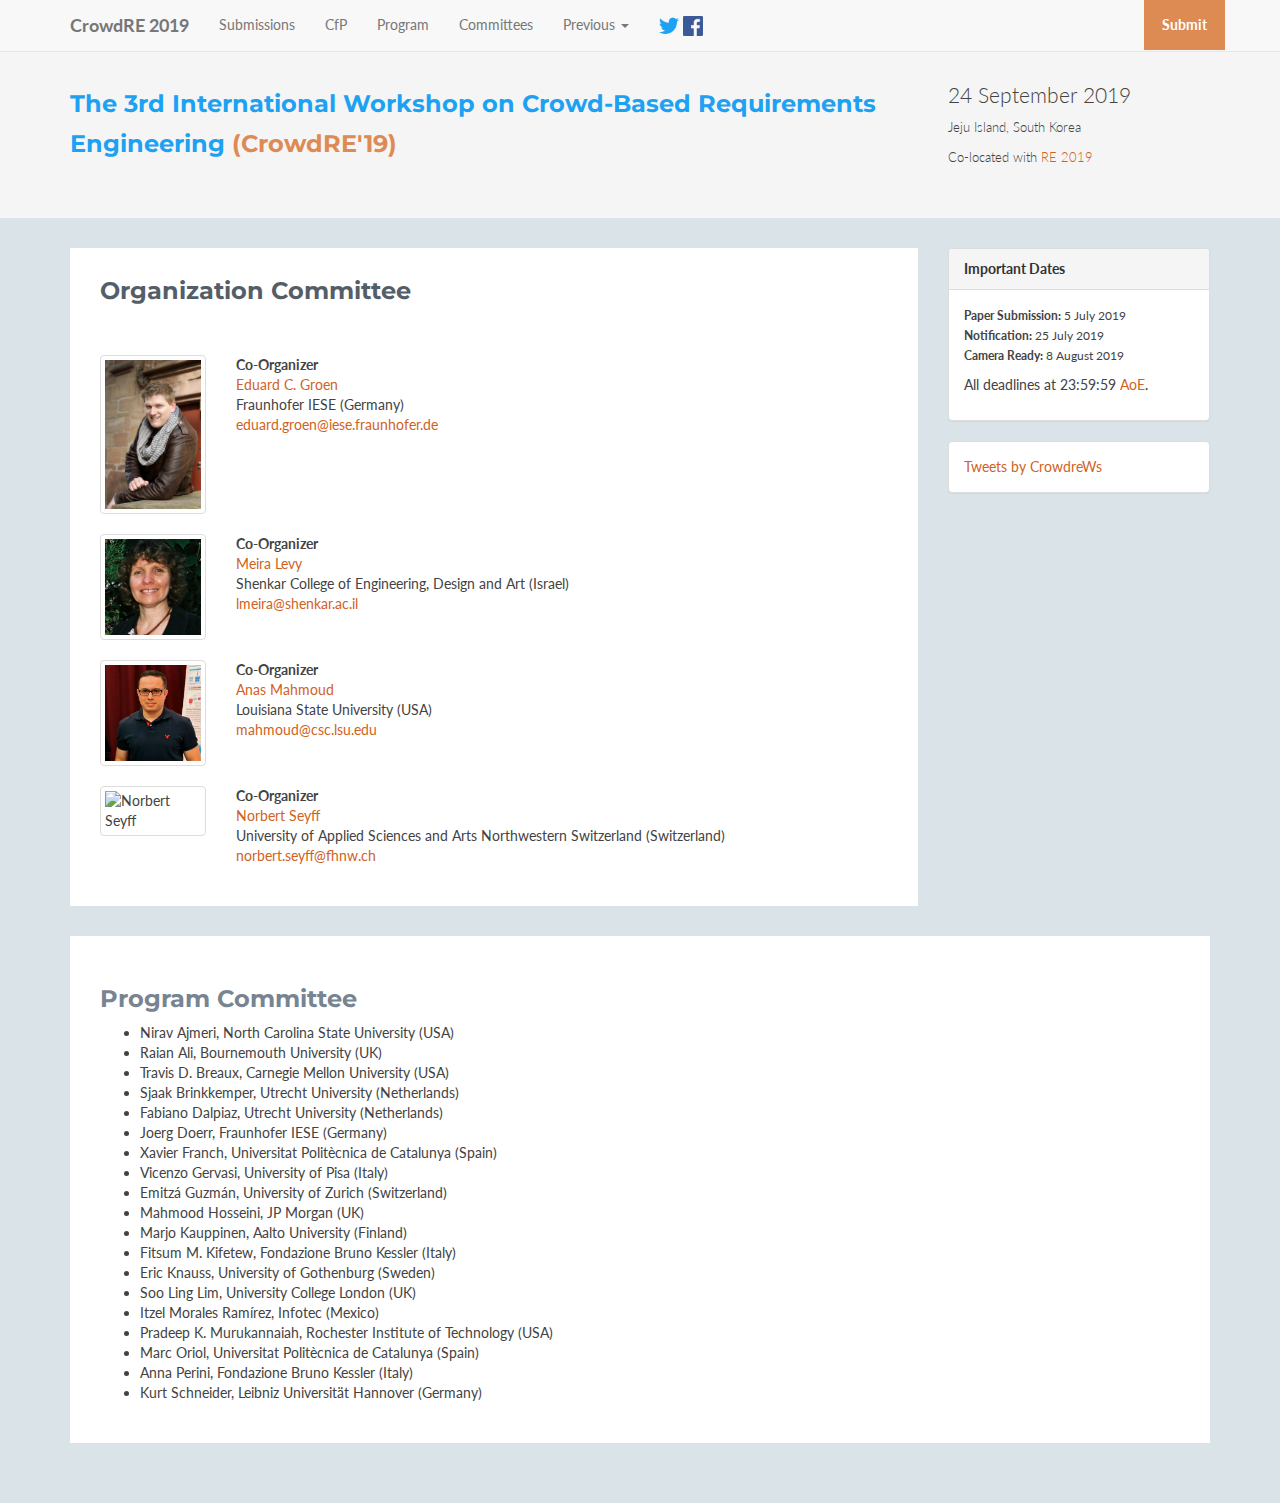
==== committees.html @ 1742b264 "Precise date now known" ====
<!DOCTYPE html>
<html lang="en">
  <head>
    <title>CrowdRE Workshop 2019</title>
    <!-- Meta -->
    <meta charset="utf-8">
    <meta http-equiv="X-UA-Compatible" content="IE=edge">
    <meta name="viewport" content="width=device-width, initial-scale=1.0">
    <meta name="description" content="Responsive HTML5 Website landing Page for Developers">
    <meta name="author" content="3rd Wave Media">    
    <link rel="shortcut icon" href="favicon.ico">  
    <link href='http://fonts.googleapis.com/css?family=Lato:300,400,300italic,400italic' rel='stylesheet' type='text/css'>
    <link href='http://fonts.googleapis.com/css?family=Montserrat:400,700' rel='stylesheet' type='text/css'> 
    <!-- Global CSS -->
    <link rel="stylesheet" href="assets/plugins/bootstrap/css/bootstrap.min.css">   
    <!-- Plugins CSS -->
    <link rel="stylesheet" href="assets/plugins/font-awesome/css/font-awesome.css">
    <!-- github acitivity css -->
    <link rel="stylesheet" href="http://cdnjs.cloudflare.com/ajax/libs/octicons/2.0.2/octicons.min.css">
    <link rel="stylesheet" href="http://caseyscarborough.github.io/github-activity/github-activity-0.1.0.min.css">
    
    <!-- Theme CSS -->  
    <link id="theme-style" rel="stylesheet" href="assets/css/styles.css">
    <!-- HTML5 shim and Respond.js IE8 support of HTML5 elements and media queries -->
    <!--[if lt IE 9]>
      <script src="https://oss.maxcdn.com/libs/html5shiv/3.7.0/html5shiv.js"></script>
      <script src="https://oss.maxcdn.com/libs/respond.js/1.4.2/respond.min.js"></script>
    <![endif]-->

    <script>

     var _gaq = _gaq || [];
      _gaq.push(['_setAccount', 'UA-23019901-1']);
      _gaq.push(['_setDomainName', "bootswatch.com"]);
        _gaq.push(['_setAllowLinker', true]);
      _gaq.push(['_trackPageview']);

     (function() {
       var ga = document.createElement('script'); ga.type = 'text/javascript'; ga.async = true;
       ga.src = ('https:' == document.location.protocol ? 'https://ssl' : 'http://www') + '.google-analytics.com/ga.js';
       var s = document.getElementsByTagName('script')[0]; s.parentNode.insertBefore(ga, s);
     })();

    </script>
  </head>

  <body>
    <!-- ******HEADER****** --> 
    <header class="header">
      <div class="container">

        <div class="navbar navbar-default navbar-fixed-top">
          <div class="container">
            <div class="navbar-header">
              <a href="./index.html" class="navbar-brand"><strong>CrowdRE 2019</strong></a>
              <button class="navbar-toggle" type="button" data-toggle="collapse" data-target="#navbar-main">
                <span class="icon-bar"></span>
                <span class="icon-bar"></span>
                <span class="icon-bar"></span>
              </button>
            </div>
            <div class="navbar-collapse collapse" id="navbar-main">
              <ul class="nav navbar-nav">
                <li>
                  <a href="./submissions.html">Submissions</a>
                </li>
                <li>
                  <a href="./res/CrowdRE2019-CfP.pdf" target="_blank">CfP</a>
                </li>
                <li>
                  <a href="./program.html">Program</a>
                </li>
                <li>
                  <a href="./committees.html">Committees</a>
                </li>
                <li class="dropdown">
                  <a class="dropdown-toggle" data-toggle="dropdown" id="previous">Previous <span class="caret"></span></a>
                  <ul class="dropdown-menu" role="menu" aria-labelledby="previous">
                    <li><a href="http://aire18.aset.tu-berlin.de/" target="_blank">AIRE 2018 with CrowdRE</a></li>
                    <li><a href="https://github.com/crowdre/ws-2017" target="_blank">CrowdRE 2017</a></li>
                    <li><a href="https://sse.uni-due.de/crowdre15/" target="_blank">CrowdRE 2015</a></li>
                  </ul>
                </li>
                <p class="navbar-text"><a href="https://twitter.com/CrowdreWs" target="_blank"><img src="./res/twitter.png" width="20" height="20" alt="Follow CrowdRE on Twitter"></a>&nbsp;<a href="https://www.facebook.com/CrowdreWs/" target="_blank"><img src="./res/facebook.png" width="20" height="20" alt="Follow CrowdRE on Facebook"></a></p>
          </ul>
              <ul class="nav navbar-nav navbar-right" style="background-color:#de8a53;">
                <li><a href="https://easychair.org/conferences/?conf=crowdre2019" style="color:#ffffff;"><b>&nbsp;Submit&nbsp;</b></a></li>
              </ul>
            </div>
          </div>
        </div>

        <div class="row">
          <div class="col-md-9">
            <br>
            <h1 class="name"><span style="color:#1da1f2; font-size:18pt;">The 3rd International Workshop on Crowd-Based Requirements Engineering</span><span style="color:#de8a53; font-size:18pt;"> (CrowdRE'19)</span></h1>
          </div>
          <div class="col-md-3">
            <br>
            <br>
            <strong><p class="lead">24 September 2019<br><span style="font-size: 10pt">Jeju Island, South Korea<br>Co-located with <a href="http://re19.ajou.ac.kr/" target="_blank">RE 2019</a></span></p></strong>
          </div>
        </div>


      </div><!--//container-->
    </header><!--//header-->

    <div class="container sections-wrapper">

      <div class="row">
        <div class="col-md-9">

        <section class="about section">
        <div class="section-inner">                
          <h2 class="heading">Organization Committee</h2><br>

          <div class="row">
            <div class="col-md-2">
              <img src="./res/Groen_Eduard_small.jpg" class="img-thumbnail" alt="Eduard C. Groen"/>
            </div>
            <div class="col-md-10">
              <p>
                <b>Co-Organizer</b><br>
                <a href="http://blog.iese.fraunhofer.de/author/eddy-groen/" target="_blank">Eduard C. Groen</a><br>
                Fraunhofer IESE (Germany)<br>
                <a href="mailto:eduard.groen@iese.fraunhofer.de">eduard.groen@iese.fraunhofer.de</a>
              </p>
            </div>
          </div>

          <br>
          <div class="row">
            <div class="col-md-2">
              <img src="./res/Levy_Meira.jpg" class="img-thumbnail" alt="Meira Levy"/>
            </div>
            <div class="col-md-10">
              <p>
                <b>Co-Organizer</b><br>
                <a href="https://www.shenkar.ac.il/en/people/levi-meira" target="_blank">Meira Levy</a><br>
                Shenkar College of Engineering, Design and Art (Israel)<br>
                <a href="mailto:lmeira@shenkar.ac.il">lmeira@shenkar.ac.il</a>
              </p>
            </div>
          </div>

          <br>
          <div class="row">
            <div class="col-md-2">
              <img src="./res/Mahmoud_Anas.png" class="img-thumbnail" alt="Anas Mahmoud"/>
            </div>
            <div class="col-md-10">
              <p>
                <b>Co-Organizer</b><br>
                <a href="https://www.shenkar.ac.il/en/people/levi-meira" target="_blank">Anas Mahmoud</a><br>
                Louisiana State University (USA)<br>
                <a href="mahmoud@csc.lsu.edu">mahmoud@csc.lsu.edu</a>
              </p>
            </div>
          </div>

          <br>
          <div class="row">
            <div class="col-md-2">
              <img src="./res/Seyff_Norbert.jpg" class="img-thumbnail" alt="Norbert Seyff"/>
            </div>
            <div class="col-md-10">
              <p>
                <b>Co-Organizer</b><br>
                <a href="https://www.ifi.uzh.ch/en/rerg/people/seyff.html" target="_blank">Norbert Seyff</a><br>
                University of Applied Sciences and Arts Northwestern Switzerland (Switzerland)<br>
                <a href="mailto:norbert.seyff@fhnw.ch">norbert.seyff@fhnw.ch</a>
              </p>
            </div>

          </div>
          </div>
          </section>          
        </div>

        <div class="col-md-3">
          
          <div class="panel panel-default">
            <div class="panel-heading"><b>Important Dates</b></div>
            <div class="panel-body">
                <ul class="list-unstyled">
                  <li><span style="font-size: 9pt"><b>Paper Submission:</b> 5 July 2019</span></li>
                  <li><span style="font-size: 9pt"><b>Notification:</b> 25 July 2019</span></li>
                  <li><span style="font-size: 9pt"><b>Camera Ready:</b> 8 August 2019</span></li>
                </ul>
                <p>All deadlines at 23:59:59 <a href="https://www.timeanddate.com/time/zones/aoe">AoE</a>.</p>
            </div>
          </div>
          
          <div class="panel panel-default">
            <div class="panel-body">
              <!--<a class="twitter-timeline"  href="https://twitter.com/search?q=%20%23CrowdRE" data-widget-id="841861466445737984">Tweets about #CrowdRE</a>
              <script>!function(d,s,id){var js,fjs=d.getElementsByTagName(s)[0],p=/^http:/.test(d.location)?'http':'https';if(!d.getElementById(id)){js=d.createElement(s);js.id=id;js.src=p+"://platform.twitter.com/widgets.js";fjs.parentNode.insertBefore(js,fjs);}}(document,"script","twitter-wjs");</script>-->
            <a class="twitter-timeline" href="https://twitter.com/CrowdreWs?ref_src=twsrc%5Etfw">Tweets by CrowdreWs</a> <script async src="https://platform.twitter.com/widgets.js" charset="utf-8"></script> 
            </div>
          </div>

        </div>
      </div>

      <div class="row">
        <div class="col-md-12">

        <section class="about section">
        <div class="section-inner">                  
          <h3>Program Committee</h3>
          <ul>
            <li>Nirav Ajmeri, North Carolina State University (USA)</li>
            <li>Raian Ali, Bournemouth University (UK)</li>
            <li>Travis D. Breaux, Carnegie Mellon University (USA)</li>
            <li>Sjaak Brinkkemper, Utrecht University (Netherlands)</li>
            <li>Fabiano Dalpiaz, Utrecht University (Netherlands)</li>
            <li>Joerg Doerr, Fraunhofer IESE (Germany)</li>
            <li>Xavier Franch, Universitat Polit&egrave;cnica de Catalunya (Spain)</li>
            <li>Vicenzo Gervasi, University of Pisa (Italy)</li>
            <li>Emitz&aacute; Guzm&aacute;n, University of Zurich (Switzerland)</li>
            <li>Mahmood Hosseini, JP Morgan (UK)</li>
            <li>Marjo Kauppinen, Aalto University (Finland)</li>
            <li>Fitsum M. Kifetew, Fondazione Bruno Kessler (Italy)</li>
            <li>Eric Knauss, University of Gothenburg (Sweden)</li>
            <li>Soo Ling Lim, University College London (UK)</li>
            <li>Itzel Morales Ram&iacute;rez, Infotec (Mexico)</li>
            <li>Pradeep K. Murukannaiah, Rochester Institute of Technology (USA)</li>
            <li>Marc Oriol, Universitat Polit&egrave;cnica de Catalunya (Spain)</li>
            <li>Anna Perini, Fondazione Bruno Kessler (Italy)</li>
            <li>Kurt Schneider, Leibniz Universit&auml;t Hannover (Germany)</li>
          </ul>
        </div>
        </section>

        </div>
      </div>
    </div>

    <!-- Javascript -->          
    <script type="text/javascript" src="assets/plugins/jquery-1.11.1.min.js"></script>
    <script type="text/javascript" src="assets/plugins/jquery-migrate-1.2.1.min.js"></script>
    <script type="text/javascript" src="assets/plugins/bootstrap/js/bootstrap.min.js"></script>    
    <script type="text/javascript" src="assets/plugins/jquery-rss/dist/jquery.rss.min.js"></script> 
    <!-- github activity plugin -->
    <script type="text/javascript" src="http://cdnjs.cloudflare.com/ajax/libs/mustache.js/0.7.2/mustache.min.js"></script>
    <script type="text/javascript" src="http://caseyscarborough.github.io/github-activity/github-activity-0.1.0.min.js"></script>
    <!-- custom js -->
    <script type="text/javascript" src="assets/js/main.js"></script>            

    <script>/* <![CDATA[ */(function(d,s,a,i,j,r,l,m,t){try{l=d.getElementsByTagName('a');t=d.createElement('textarea');for(i=0;l.length-i;i++){try{a=l[i].href;s=a.indexOf('/cdn-cgi/l/email-protection');m=a.length;if(a&&s>-1&&m>28){j=28+s;s='';if(j<m){r='0x'+a.substr(j,2)|0;for(j+=2;j<m&&a.charAt(j)!='X';j+=2)s+='%'+('0'+('0x'+a.substr(j,2)^r).toString(16)).slice(-2);j++;s=decodeURIComponent(s)+a.substr(j,m-j)}t.innerHTML=s.replace(/</g,'&lt;').replace(/\>/g,'&gt;');l[i].href='mailto:'+t.value}}catch(e){}}}catch(e){}})(document);/* ]]> */
    </script>
  </body>
</html>
---- assets/css/styles.css ----
/*   
 * Template Name: Developer - Responsive Website Template for Developers
 * Version: 1.0
 * Author: 3rd Wave Media
 * Twitter: @3rdwave_themes
 * License: Creative Commons Attribution 3.0 License
 * Website: http://themes.3rdwavemedia.com/
*/
/* ======= Base ======= */
body {
  font-family: 'Lato', arial, sans-serif;
  color: #434343;
  background: #dae3e7;
  font-size: 14px;
  -webkit-font-smoothing: antialiased;
  -moz-osx-font-smoothing: grayscale;
}
h1,
h2,
h3,
h4,
h5,
h6 {
  font-family: 'Montserrat', sans-serif;
  font-weight: 700;
  color: #778492;
}
a {
  color: #d1621d;
  -webkit-transition: all 0.4s ease-in-out;
  -moz-transition: all 0.4s ease-in-out;
  -ms-transition: all 0.4s ease-in-out;
  -o-transition: all 0.4s ease-in-out;
}
a:hover {
  text-decoration: underline;
  color: #d1621d;
  color: #d1621d;
}
.btn,
a.btn {
  -webkit-transition: all 0.4s ease-in-out;
  -moz-transition: all 0.4s ease-in-out;
  -ms-transition: all 0.4s ease-in-out;
  -o-transition: all 0.4s ease-in-out;
  font-family: 'Montserrat', arial, sans-serif;
  padding: 8px 16px;
  font-weight: bold;
}
.btn .fa,
a.btn .fa {
  margin-right: 5px;
}
.btn:focus,
a.btn:focus {
  color: #fff;
}
a.btn-cta-primary,
.btn-cta-primary {
  background: #d1621d;
  border: 1px solid #d1621d;
  color: #fff;
  font-weight: 600;
  text-transform: uppercase;
}
a.btn-cta-primary:hover,
.btn-cta-primary:hover {
  background: #d1621d;
  border: 1px solid #d1621d;
  color: #fff;
}
a.btn-cta-secondary,
.btn-cta-secondary {
  background: #d1621d;
  border: 1px solid #d1621d;
  color: #fff;
  font-weight: 600;
  text-transform: uppercase;
}
a.btn-cta-secondary:hover,
.btn-cta-secondary:hover {
  background: #d1621d;
  border: 1px solid #d1621d;
  color: #fff;
}
.text-highlight {
  color: #32383e;
}
.label-theme {
  background: #3aaa64;
  font-size: 12px;
}
a.dotted-link {
  border-bottom: 1px dotted #778492;
  color: #778492;
}
a.dotted-link:hover {
  text-decoration: none;
  color: #49515a;
}
/*
iframe {

    .header {
        padding: 0;
    }
}

.iframe-wrapper {
    overflow: auto;
    -webkit-overflow-scrolling:touch;
}
*/
/* ======= Header ======= */
.header {
  padding: 30px 0;
  background: #f5f5f5;
  border-top: 10px solid #778492;
}
.header .btn {
  margin-top: 60px;
  font-weight: bold;
}
.header .profile-image {
  margin-right: 30px;
}
.header .profile-content .name {
  color: #49515a;
  font-size: 38px;
  margin-bottom: 5px;
  margin-top: 30px;
}
.header .profile-content .desc {
  color: #778492;
  font-family: "Lato", arial, sans-serif;
  font-weight: 400;
  font-size: 24px;
  margin-top: 0;
  margin-bottom: 15px;
}
.header .profile-content .social a {
  background: #b0b7bf;
  width: 36px;
  height: 36px;
  display: inline-block;
  -webkit-border-radius: 50%;
  -moz-border-radius: 50%;
  -ms-border-radius: 50%;
  -o-border-radius: 50%;
  border-radius: 50%;
  -moz-background-clip: padding;
  -webkit-background-clip: padding-box;
  background-clip: padding-box;
  color: #fff;
  text-align: center;
}
.header .profile-content .social a:hover {
  background: #778492;
}
.header .profile-content .social a .fa {
  font-size: 20px;
  padding-top: 8px;
}
/* ======= Sections======= */
.sections-wrapper {
  padding-top: 30px;
  padding-bottom: 30px;
}
.section {
  margin-bottom: 30px;
}
.section .section-inner {
  background: #fff;
  padding: 30px;
}
.section .heading {
  margin-top: 0;
  margin-bottom: 30px;
  color: #545e69;
  font-size: 24px;
}
.section .content .more-link .fa {
  margin-right: 5px;
  font-size: 14px;
}
/* About Section */
/* Latest Section */
.latest .item {
  margin-bottom: 30px;
}
.latest .item .title {
  font-size: 18px;
  margin-top: 0;
}
.latest .item .title .label {
  margin-left: 5px;
  font-size: 12px;
}
.latest .item .title a {
  color: #778492;
}
.latest .item .title a:hover {
  color: #5f6b77;
}
.latest .item .project-image:hover {
  -webkit-opacity: 0.8;
  -moz-opacity: 0.8;
  opacity: 0.8;
}
.latest .divider {
  margin-bottom: 60px;
}
.latest .featured {
  margin-bottom: 60px;
}
.latest .featured .title {
  margin-bottom: 5px;
  font-size: 20px;
}
.latest .featured .summary {
  margin-bottom: 30px;
  color: #778492;
}
.latest .featured img {
  margin-bottom: 30px;
}
.latest .featured .desc {
  margin-bottom: 30px;
}
.latest .featured-image {
  position: relative;
}
.latest .featured-image .text {
  background: #3aaa64;
  color: #fff;
}
.latest .featured-image .ribbon {
  position: absolute;
  top: -4px;
  right: -4px;
  width: 110px;
  height: 110px;
  overflow: hidden;
}
.latest .featured-image .ribbon .text {
  font-family: 'Montserrat', sans-serif;
  position: relative;
  left: -8px;
  top: 18px;
  width: 158px;
  padding: 10px 10px;
  font-size: 15px;
  font-weight: bold;
  text-align: center;
  text-transform: uppercase;
  color: #fff;
  background-color: #479fc8;
  -webkit-transform: rotate(45deg) translate3d(0, 0, 0);
  -moz-transform: rotate(45deg) translate3d(0, 0, 0);
  -ms-transform: rotate(45deg) translate3d(0, 0, 0);
  -o-transform: rotate(45deg) translate3d(0, 0, 0);
}
.latest .featured-image .ribbon .text:before,
.latest .featured-image .ribbon .text:after {
  content: '';
  position: absolute;
  bottom: -5px;
  border-top: 5px solid #276582;
  border-left: 5px solid transparent;
  border-right: 5px solid transparent;
}
.latest .featured-image .ribbon .text:before {
  left: 0;
}
.latest .featured-image .ribbon .text:after {
  right: 0;
}
/* Projects Section */
.projects .item {
  margin-bottom: 30px;
}
.projects .item .title {
  font-size: 16px;
  margin-top: 0;
  margin-bottom: 5px;
  line-height: 1.5;
}
.projects .item .title a {
  color: #778492;
}
.projects .item .title a:hover {
  color: #5f6b77;
}
/* Work Section */
.experience .item {
  margin-bottom: 30px;
}
.experience .item .title {
  font-size: 16px;
  margin-top: 0;
  margin-bottom: 5px;
  line-height: 1.5;
}
.experience .item .title .place {
  color: #999999;
  font-weight: normal;
}
.experience .item .title .place a {
  color: #999999;
}
.experience .item .title .place a:hover {
  color: #666666;
}
.experience .item .title .year {
  color: #999999;
  font-weight: normal;
}
/* Git section */
.ghfeed {
  height: 600px;
}
.ghfeed,
.ghfeed *,
.ghfeed *:before,
.ghfeed *:after {
  -webkit-box-sizing: content-box;
  -moz-box-sizing: content-box;
  box-sizing: content-box;
}
/* Info Section */
.info .fa {
  margin-right: 15px;
  color: #ccd1d6;
}
.info .fa.fa-envelope-o {
  font-size: 14px;
}
.info ul {
  margin-bottom: 0;
}
.info li {
  margin-bottom: 15px;
}
.info li:last-child {
  margin-bottom: 0;
}
/* Skills Section */
.skills .intro {
  margin-bottom: 30px;
}
.skills .skillset .item {
  margin-bottom: 30px;
}
.skills .skillset .level-title {
  font-size: 16px;
  position: relative;
  margin-top: 0;
  margin-bottom: 10;
}
.skills .skillset .level-title .level-label {
  color: #ccd1d6;
  font-size: 14px;
  font-weight: 400;
  font-family: "Lato", arial, sans-serif;
  position: absolute;
  right: 0;
  top: 0;
}
.skills .skillset .level-bar {
  height: 15px;
  background: #e8e8e8;
}
.skills .skillset .level-bar-inner {
  height: 15px;
  background: #66cb8c;
}
/* Testimonials section */
.testimonials .item {
  margin-bottom: 30px;
}
.testimonials .item:last-child {
  margin-bottom: 0;
}
.testimonials .item .quote {
  color: #666666;
  font-size: 16px;
  border-left-color: #9fdeb7;
  margin-bottom: 15px;
}
.testimonials .item .quote .fa {
  color: #79d19a;
  margin-right: 15px;
}
.testimonials .item .source {
  font-size: 14px;
  padding-left: 30px;
  font-weight: 500;
}
.testimonials .item .source .name {
  color: #939ea9;
  font-weight: 600;
}
.testimonials .item .source .title {
  color: #999999;
}
/* Education section */
.education .item {
  margin-bottom: 30px;
}
.education .item:last-child {
  margin-bottom: 0;
}
.education .item .title {
  font-size: 16px;
  margin-top: 0;
}
.education .item .university {
  font-family: "Lato", arial, sans-serif;
  font-size: 13px;
  color: #999999;
  font-weight: 600;
  padding-left: 25px;
}
.education .item .university .year {
  color: #b0b7bf;
  font-weight: 500;
}
/* Language Section */
.languages .item {
  margin-bottom: 15px;
}
.languages .item .title {
  color: #778492;
}
.languages .item .level {
  color: #999999;
}
.languages .item:last-child {
  margin-bottom: 0;
}
.languages .item .fa {
  color: #79d19a;
}
/* Blog Section */
.blog .item {
  margin-bottom: 30px;
}
.blog .item .title {
  font-size: 18px;
  line-height: 1.3;
}
.blog .item .title a {
  color: #778492;
}
.blog .item .title a:hover {
  color: #5f6b77;
}
.blog .item:last-child {
  margin-bottom: 0;
}
/* List section */
.list ul li {
  margin-bottom: 10px;
}
.list ul li .fa {
  margin-right: 5px;
}
.list ul li a {
  color: #778492;
}
.list ul li a:hover {
  color: #49515a;
}
/* Credits */
.credits ul li {
  margin-bottom: 10px;
}
.credits ul li .fa {
  margin-right: 5px;
}
.credits ul li a {
  color: #778492;
}
.credits ul li a:hover {
  color: #49515a;
}
.credits .btn {
  margin-bottom: 15px;
}
/* ======= Footer ======= */
.footer {
  background: #32383e;
  color: #fff;
  padding: 10px 0;
}
.footer .copyright {
  line-height: 1.6;
  color: #a1aab4;
  font-size: 14px;
}
.footer a {
  color: #fff;
}
.footer .fa-heart {
  color: #fb866a;
}
/* Extra small devices (phones, less than 768px) */
@media (max-width: 767px) {
  .header {
    text-align: center;
  }
  .header .profile-image {
    float: none !important;
    margin: 0 auto;
  }
  .header .profile-content {
    float: none !important;
    text-align: center;
  }
  .header .btn {
    margin-top: 30px;
    float: none !important;
  }
  .project-image {
    margin-bottom: 15px;
  }
}
/* Small devices (tablets, 768px and up) */
/* Medium devices (desktops, 992px and up) */
/* Large devices (large desktops, 1200px and up) */
/* Ex-Large devices (large desktops, 1200px and up) */
@media (min-width: 1400px) {
  .container {
    width: 1360px;
  }
}
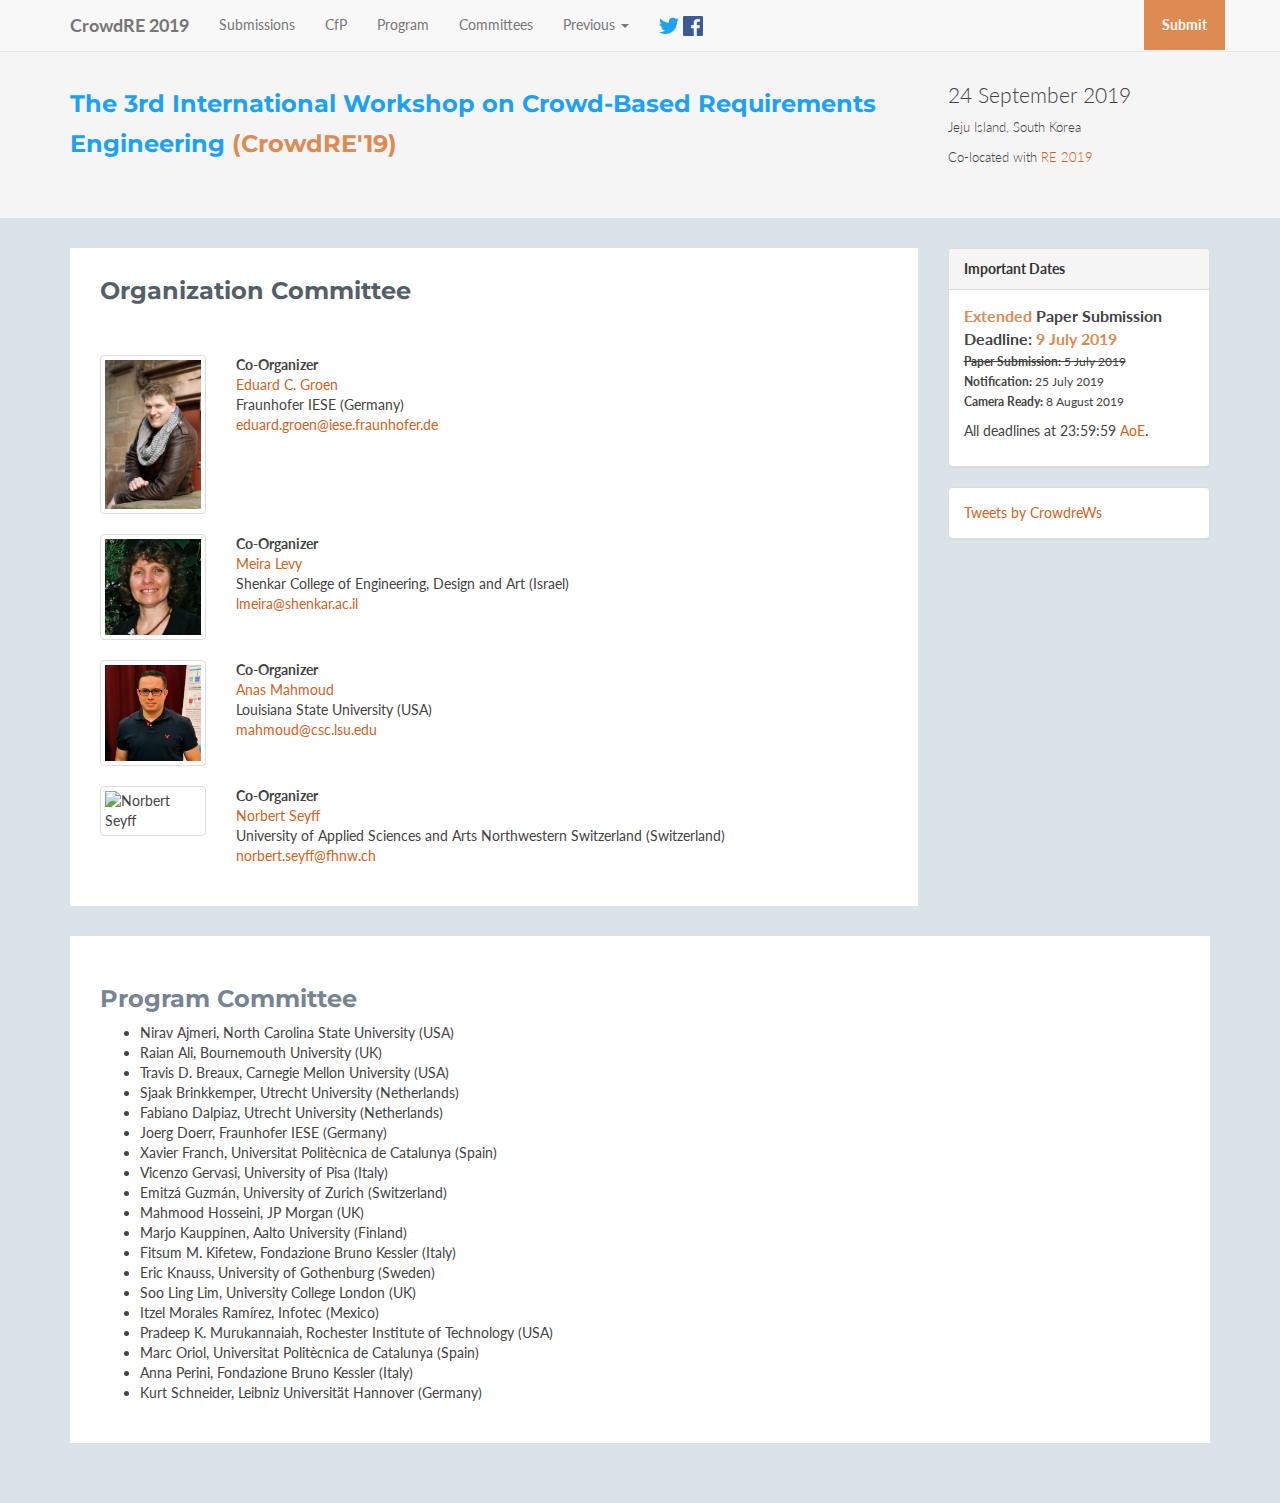
==== commit aaf478bf: "Update with extended paper submission deadline" ====
--- a/committees.html
+++ b/committees.html
@@ -184,7 +184,8 @@
             <div class="panel-heading"><b>Important Dates</b></div>
             <div class="panel-body">
                 <ul class="list-unstyled">
-                  <li><span style="font-size: 9pt"><b>Paper Submission:</b> 5 July 2019</span></li>
+                  <li><span style="font-size: 12pt"><b><font color="de8a53" />Extended</font> Paper Submission Deadline: <font color="de8a53" />9 July 2019</font></b></span></li>
+                  <li><span style="font-size: 9pt"><s><b>Paper Submission:</b> 5 July 2019</s></span></li>
                   <li><span style="font-size: 9pt"><b>Notification:</b> 25 July 2019</span></li>
                   <li><span style="font-size: 9pt"><b>Camera Ready:</b> 8 August 2019</span></li>
                 </ul>
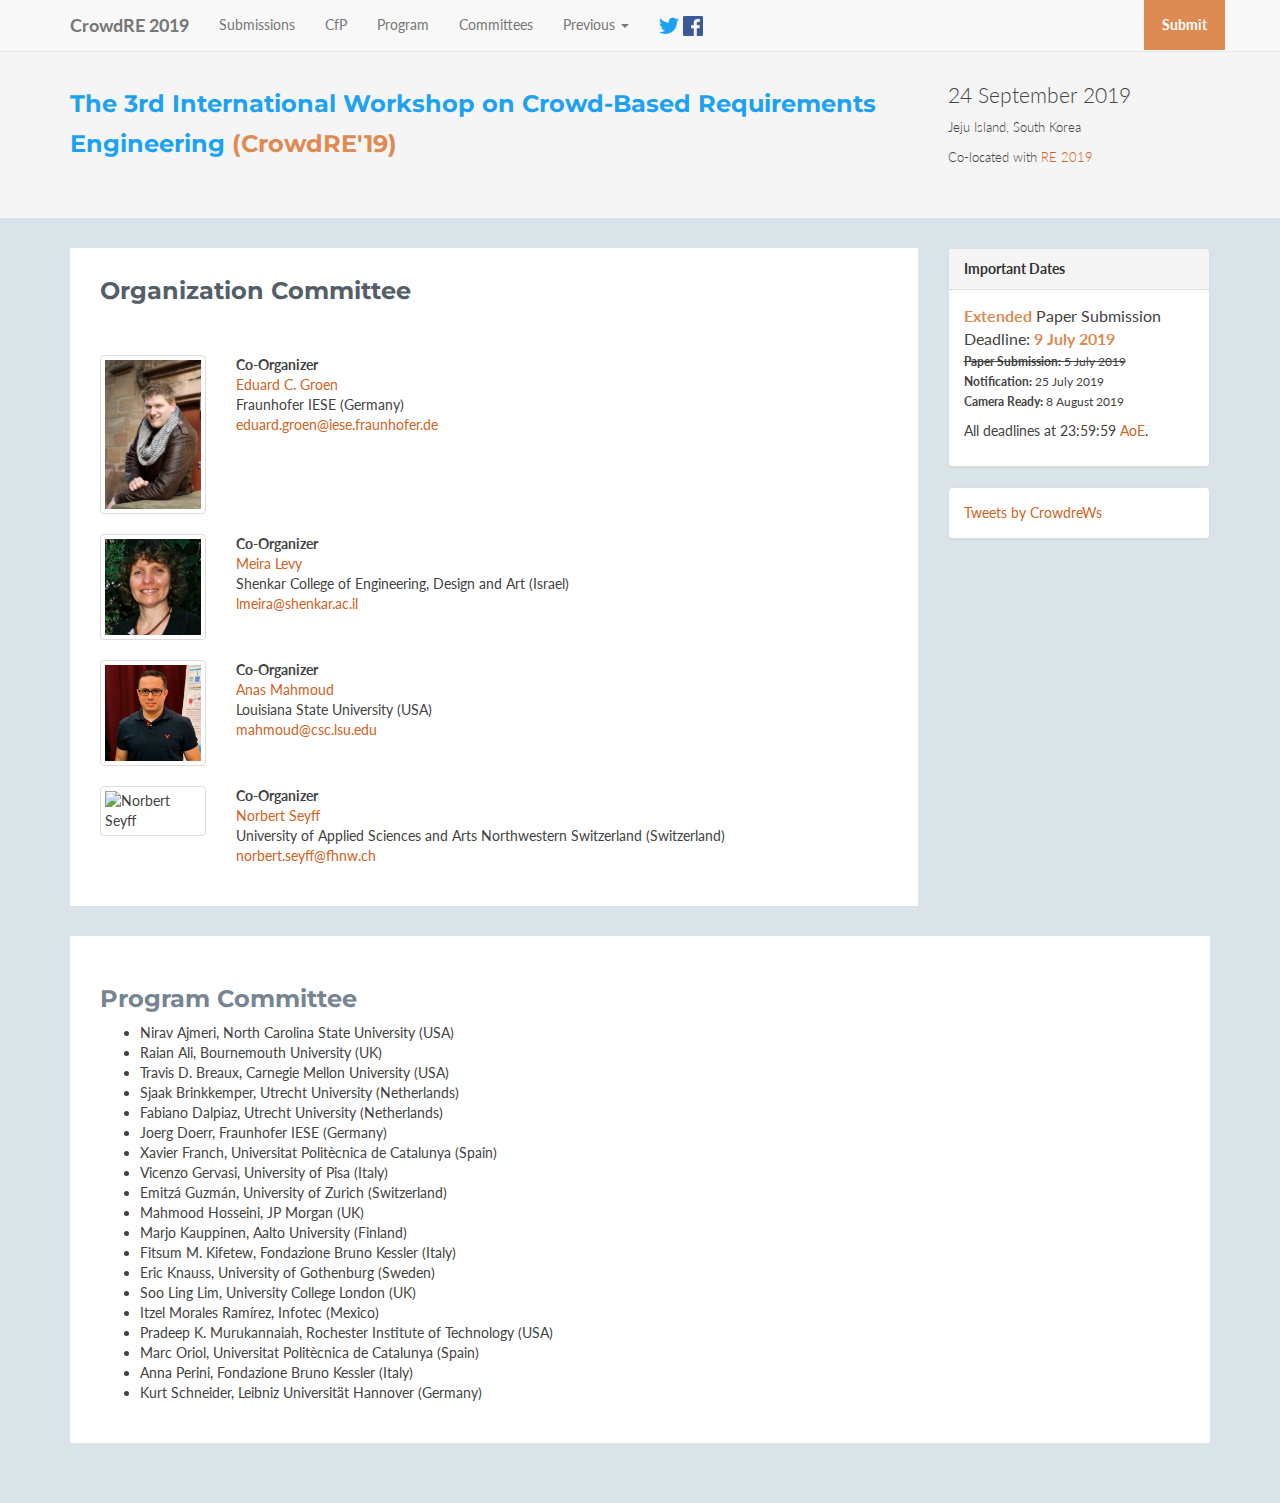
==== commit 66928f18: "Fix bold" ====
--- a/committees.html
+++ b/committees.html
@@ -184,7 +184,7 @@
             <div class="panel-heading"><b>Important Dates</b></div>
             <div class="panel-body">
                 <ul class="list-unstyled">
-                  <li><span style="font-size: 12pt"><b><font color="de8a53" />Extended</font> Paper Submission Deadline: <font color="de8a53" />9 July 2019</font></b></span></li>
+                  <li><span style="font-size: 12pt"><font color="de8a53" /><b>Extended</b></font> Paper Submission Deadline: <font color="de8a53" /><b>9 July 2019</b></font></span></li>
                   <li><span style="font-size: 9pt"><s><b>Paper Submission:</b> 5 July 2019</s></span></li>
                   <li><span style="font-size: 9pt"><b>Notification:</b> 25 July 2019</span></li>
                   <li><span style="font-size: 9pt"><b>Camera Ready:</b> 8 August 2019</span></li>
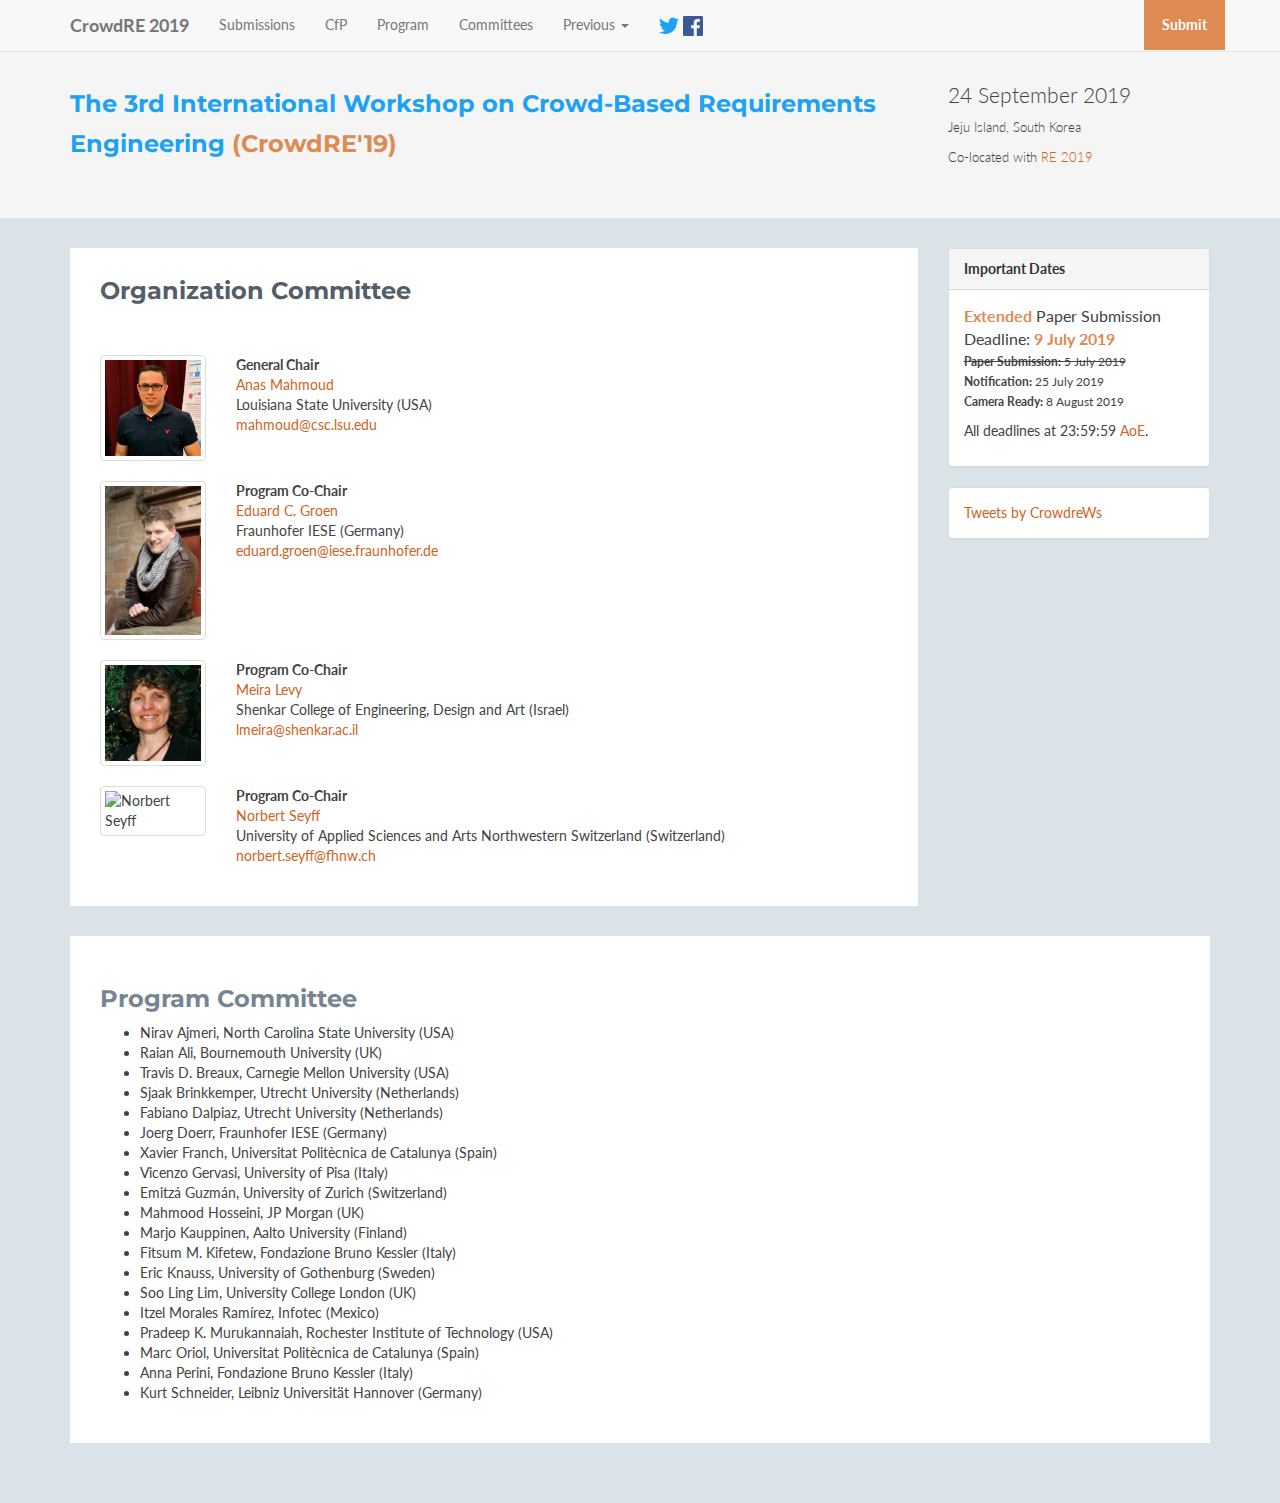
==== commit 8d69f7e2: "Update to reflect separation of concerns" ====
--- a/committees.html
+++ b/committees.html
@@ -117,11 +117,26 @@
 
           <div class="row">
             <div class="col-md-2">
+              <img src="./res/Mahmoud_Anas.png" class="img-thumbnail" alt="Anas Mahmoud"/>
+            </div>
+            <div class="col-md-10">
+              <p>
+                <b>General Chair</b><br>
+                <a href="https://www.shenkar.ac.il/en/people/levi-meira" target="_blank">Anas Mahmoud</a><br>
+                Louisiana State University (USA)<br>
+                <a href="mahmoud@csc.lsu.edu">mahmoud@csc.lsu.edu</a>
+              </p>
+            </div>
+          </div>
+
+          <br>        
+          <div class="row">
+            <div class="col-md-2">
               <img src="./res/Groen_Eduard_small.jpg" class="img-thumbnail" alt="Eduard C. Groen"/>
             </div>
             <div class="col-md-10">
               <p>
-                <b>Co-Organizer</b><br>
+                <b>Program Co-Chair</b><br>
                 <a href="http://blog.iese.fraunhofer.de/author/eddy-groen/" target="_blank">Eduard C. Groen</a><br>
                 Fraunhofer IESE (Germany)<br>
                 <a href="mailto:eduard.groen@iese.fraunhofer.de">eduard.groen@iese.fraunhofer.de</a>
@@ -136,7 +151,7 @@
             </div>
             <div class="col-md-10">
               <p>
-                <b>Co-Organizer</b><br>
+                <b>Program Co-Chair</b><br>
                 <a href="https://www.shenkar.ac.il/en/people/levi-meira" target="_blank">Meira Levy</a><br>
                 Shenkar College of Engineering, Design and Art (Israel)<br>
                 <a href="mailto:lmeira@shenkar.ac.il">lmeira@shenkar.ac.il</a>
@@ -147,26 +162,11 @@
           <br>
           <div class="row">
             <div class="col-md-2">
-              <img src="./res/Mahmoud_Anas.png" class="img-thumbnail" alt="Anas Mahmoud"/>
-            </div>
-            <div class="col-md-10">
-              <p>
-                <b>Co-Organizer</b><br>
-                <a href="https://www.shenkar.ac.il/en/people/levi-meira" target="_blank">Anas Mahmoud</a><br>
-                Louisiana State University (USA)<br>
-                <a href="mahmoud@csc.lsu.edu">mahmoud@csc.lsu.edu</a>
-              </p>
-            </div>
-          </div>
-
-          <br>
-          <div class="row">
-            <div class="col-md-2">
               <img src="./res/Seyff_Norbert.jpg" class="img-thumbnail" alt="Norbert Seyff"/>
             </div>
             <div class="col-md-10">
               <p>
-                <b>Co-Organizer</b><br>
+                <b>Program Co-Chair</b><br>
                 <a href="https://www.ifi.uzh.ch/en/rerg/people/seyff.html" target="_blank">Norbert Seyff</a><br>
                 University of Applied Sciences and Arts Northwestern Switzerland (Switzerland)<br>
                 <a href="mailto:norbert.seyff@fhnw.ch">norbert.seyff@fhnw.ch</a>
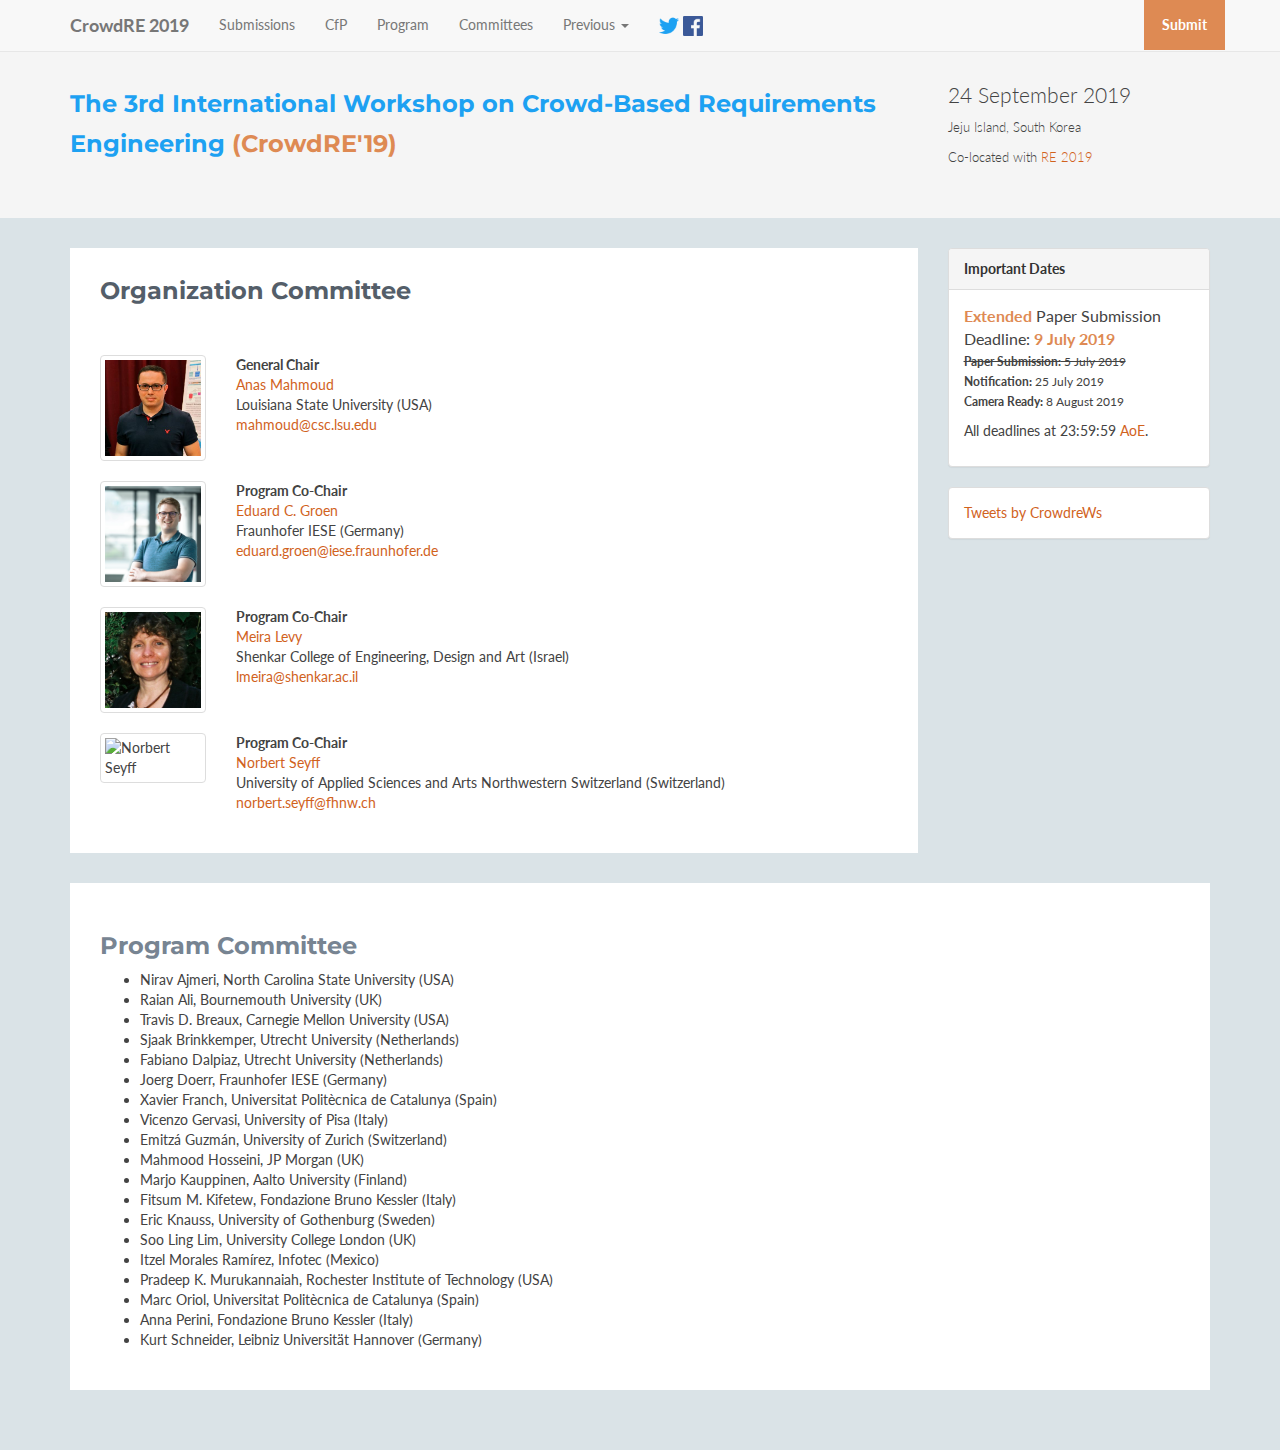
==== commit ee8a2595: "Update profile picture Eduard C. Groen" ====
--- a/committees.html
+++ b/committees.html
@@ -132,7 +132,7 @@
           <br>        
           <div class="row">
             <div class="col-md-2">
-              <img src="./res/Groen_Eduard_small.jpg" class="img-thumbnail" alt="Eduard C. Groen"/>
+              <img src="./res/Groen_Eduard.jpg" class="img-thumbnail" alt="Eduard C. Groen"/>
             </div>
             <div class="col-md-10">
               <p>
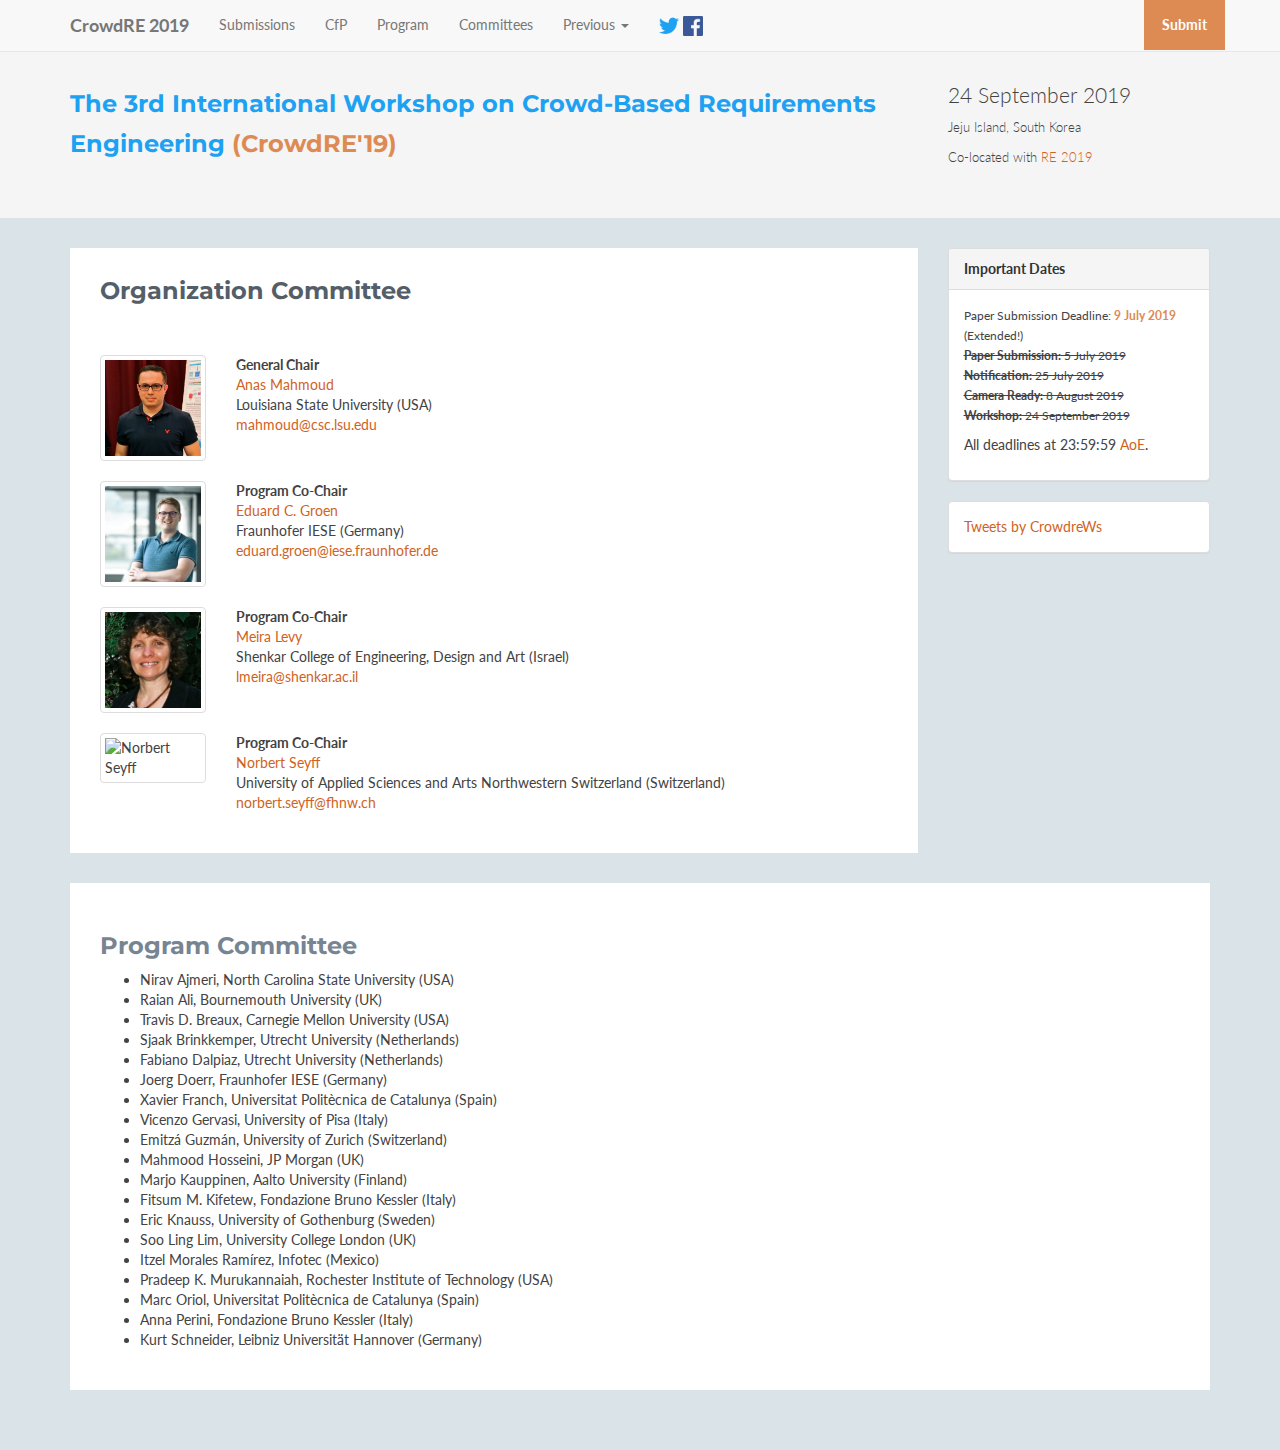
==== commit e45e64c5: "Update important dates" ====
--- a/committees.html
+++ b/committees.html
@@ -184,11 +184,12 @@
             <div class="panel-heading"><b>Important Dates</b></div>
             <div class="panel-body">
                 <ul class="list-unstyled">
-                  <li><span style="font-size: 12pt"><font color="de8a53" /><b>Extended</b></font> Paper Submission Deadline: <font color="de8a53" /><b>9 July 2019</b></font></span></li>
+                  <li><span style="font-size: 9pt">Paper Submission Deadline: <font color="de8a53" /><b>9 July 2019</b></font> (Extended!)</span></li>
                   <li><span style="font-size: 9pt"><s><b>Paper Submission:</b> 5 July 2019</s></span></li>
-                  <li><span style="font-size: 9pt"><b>Notification:</b> 25 July 2019</span></li>
-                  <li><span style="font-size: 9pt"><b>Camera Ready:</b> 8 August 2019</span></li>
-                </ul>
+                  <li><span style="font-size: 9pt"><s><b>Notification:</b> 25 July 2019</s></span></li>
+                  <li><span style="font-size: 9pt"><s><b>Camera Ready:</b> 8 August 2019</s></span></li>
+                  <li><span style="font-size: 9pt"><s><b>Workshop:</b> 24 September 2019</s></span></li>
+            </ul>
                 <p>All deadlines at 23:59:59 <a href="https://www.timeanddate.com/time/zones/aoe">AoE</a>.</p>
             </div>
           </div>
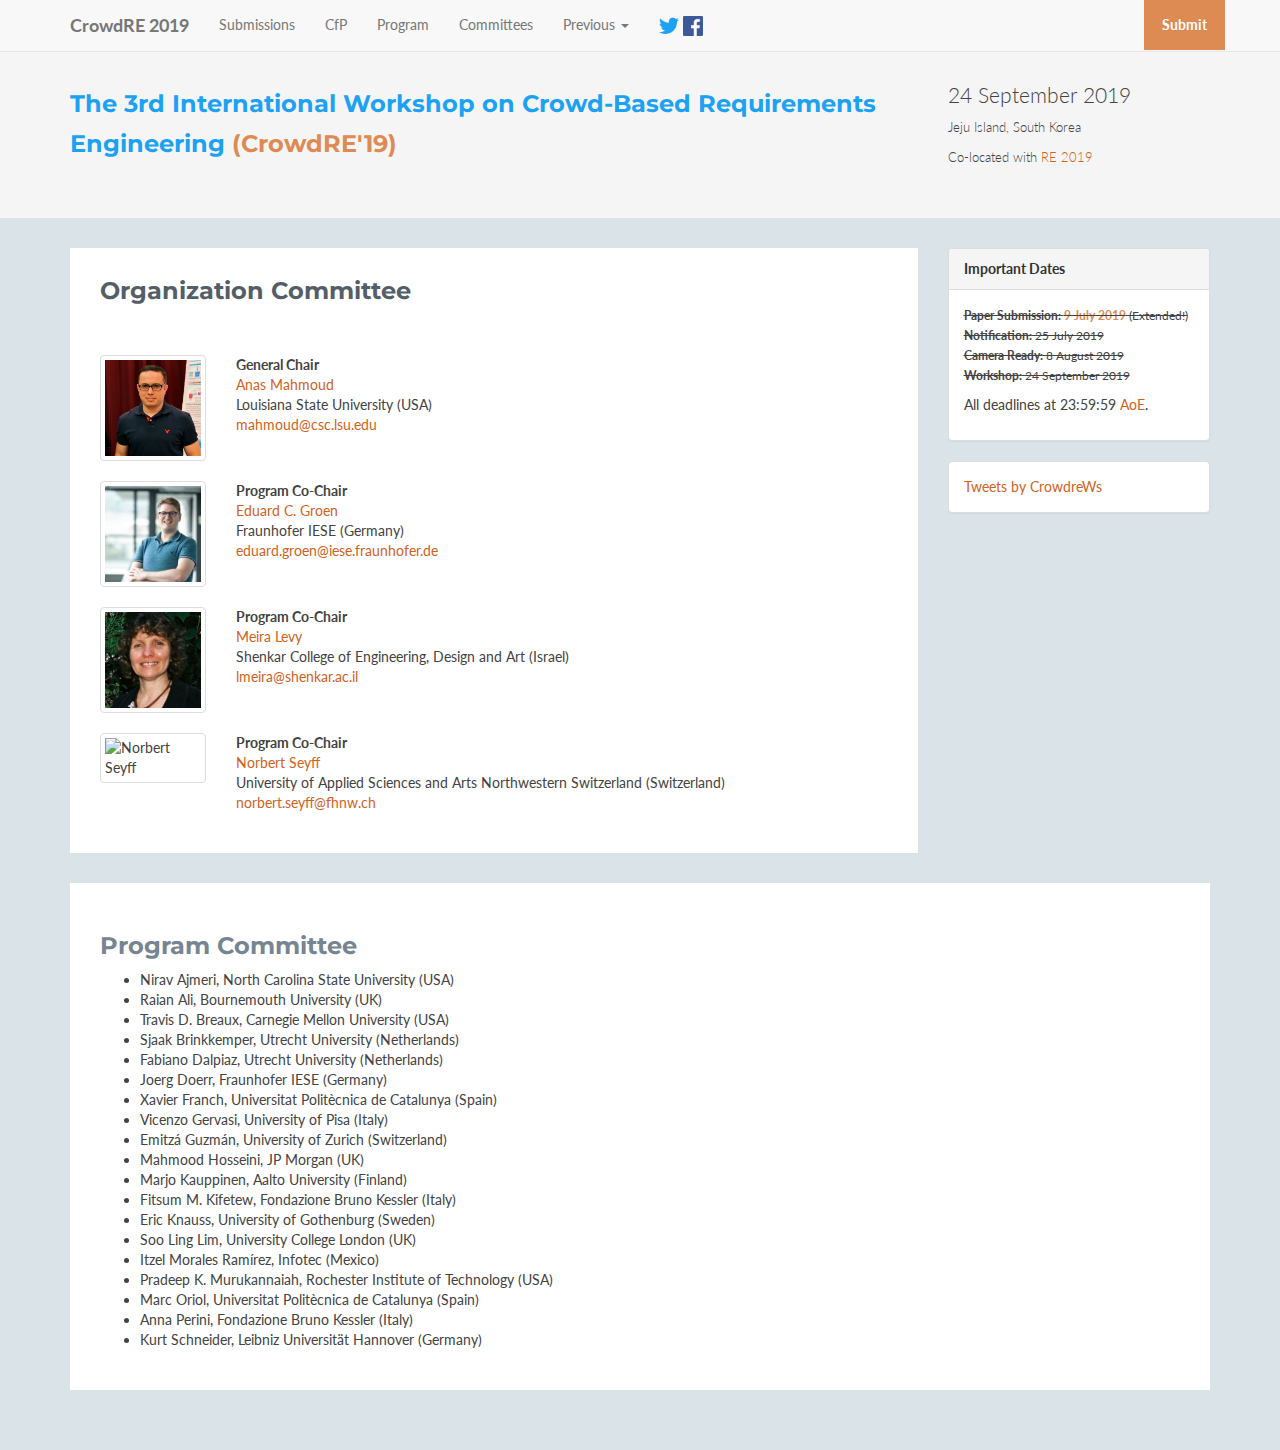
==== commit 609b1feb: "Update important dates" ====
--- a/committees.html
+++ b/committees.html
@@ -184,8 +184,7 @@
             <div class="panel-heading"><b>Important Dates</b></div>
             <div class="panel-body">
                 <ul class="list-unstyled">
-                  <li><span style="font-size: 9pt">Paper Submission Deadline: <font color="de8a53" /><b>9 July 2019</b></font> (Extended!)</span></li>
-                  <li><span style="font-size: 9pt"><s><b>Paper Submission:</b> 5 July 2019</s></span></li>
+                  <li><span style="font-size: 9pt"><s><b>Paper Submission:</b> <font color="de8a53" /><b>9 July 2019</b></font> (Extended!)</span></s></li>
                   <li><span style="font-size: 9pt"><s><b>Notification:</b> 25 July 2019</s></span></li>
                   <li><span style="font-size: 9pt"><s><b>Camera Ready:</b> 8 August 2019</s></span></li>
                   <li><span style="font-size: 9pt"><s><b>Workshop:</b> 24 September 2019</s></span></li>
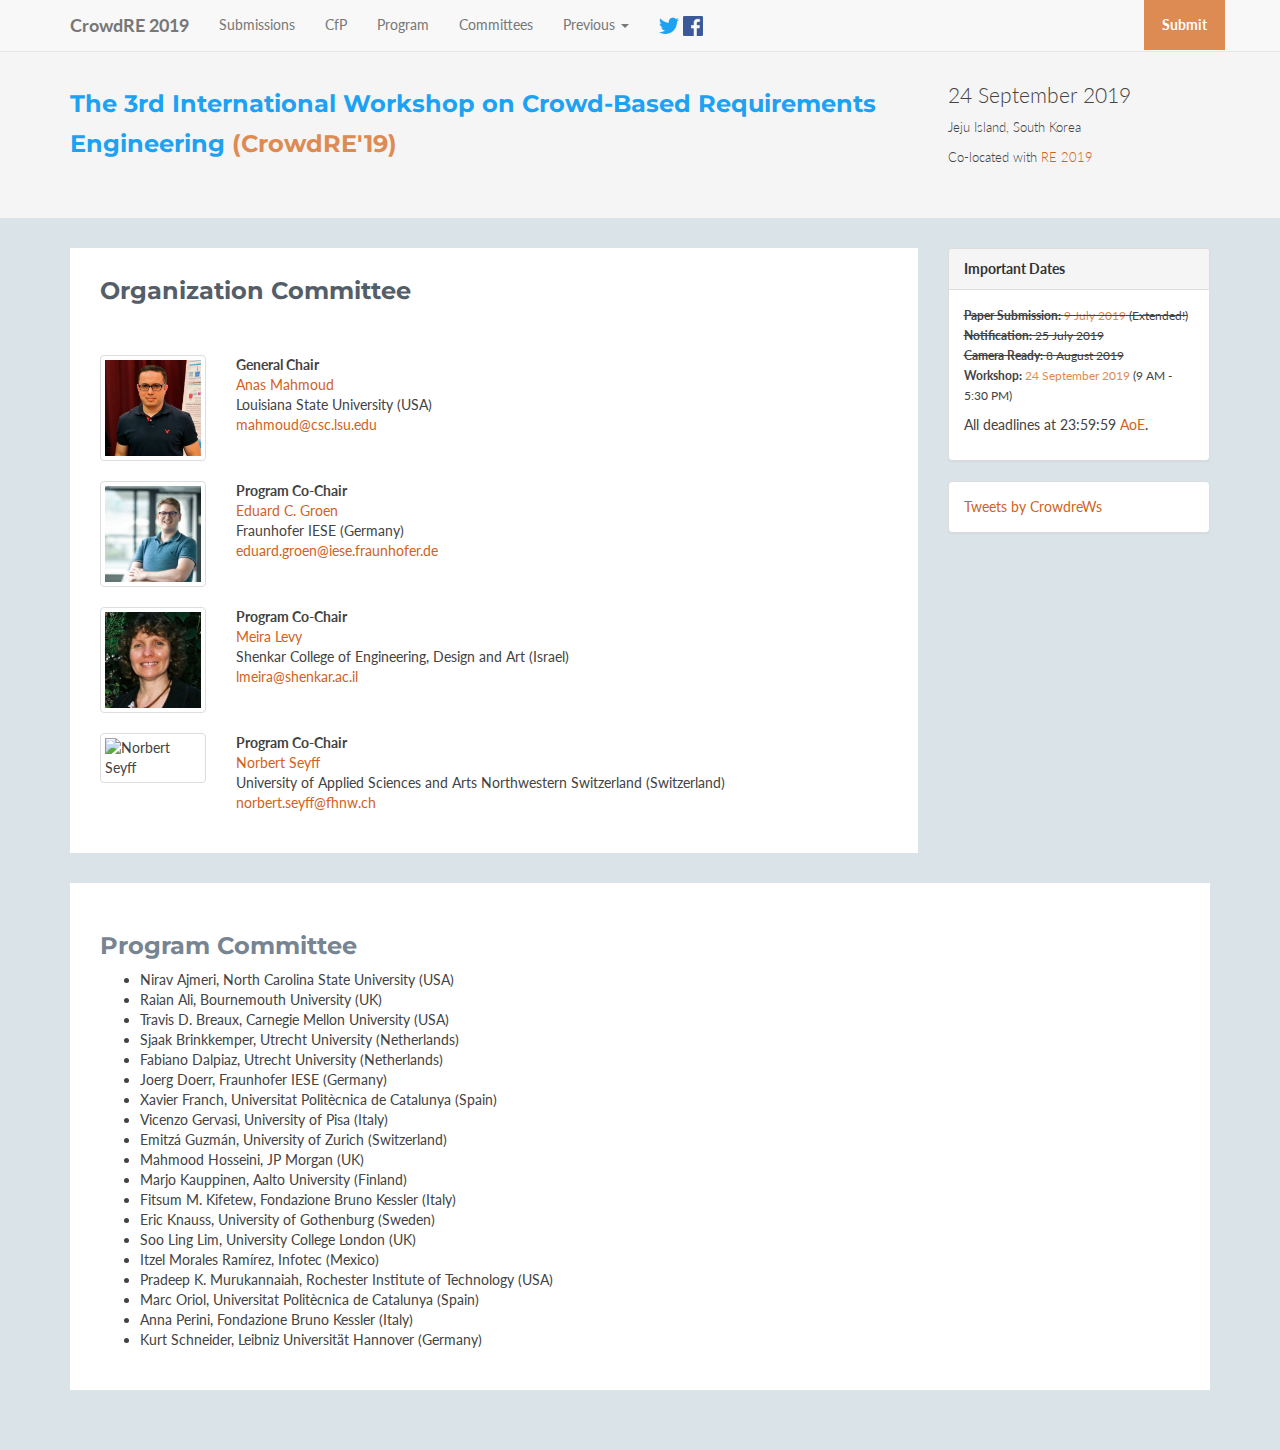
==== commit acafec60: "Update important dates" ====
--- a/committees.html
+++ b/committees.html
@@ -184,10 +184,10 @@
             <div class="panel-heading"><b>Important Dates</b></div>
             <div class="panel-body">
                 <ul class="list-unstyled">
-                  <li><span style="font-size: 9pt"><s><b>Paper Submission:</b> <font color="de8a53" /><b>9 July 2019</b></font> (Extended!)</span></s></li>
+                  <li><span style="font-size: 9pt"><s><b>Paper Submission:</b> <font color="de8a53" />9 July 2019</font> (Extended!)</span></s></li>
                   <li><span style="font-size: 9pt"><s><b>Notification:</b> 25 July 2019</s></span></li>
                   <li><span style="font-size: 9pt"><s><b>Camera Ready:</b> 8 August 2019</s></span></li>
-                  <li><span style="font-size: 9pt"><s><b>Workshop:</b> 24 September 2019</s></span></li>
+                  <li><span style="font-size: 9pt"><b>Workshop:</b> <font color="de8a53" />24 September 2019</font> (9 AM - 5:30 PM)</span></li>
             </ul>
                 <p>All deadlines at 23:59:59 <a href="https://www.timeanddate.com/time/zones/aoe">AoE</a>.</p>
             </div>
